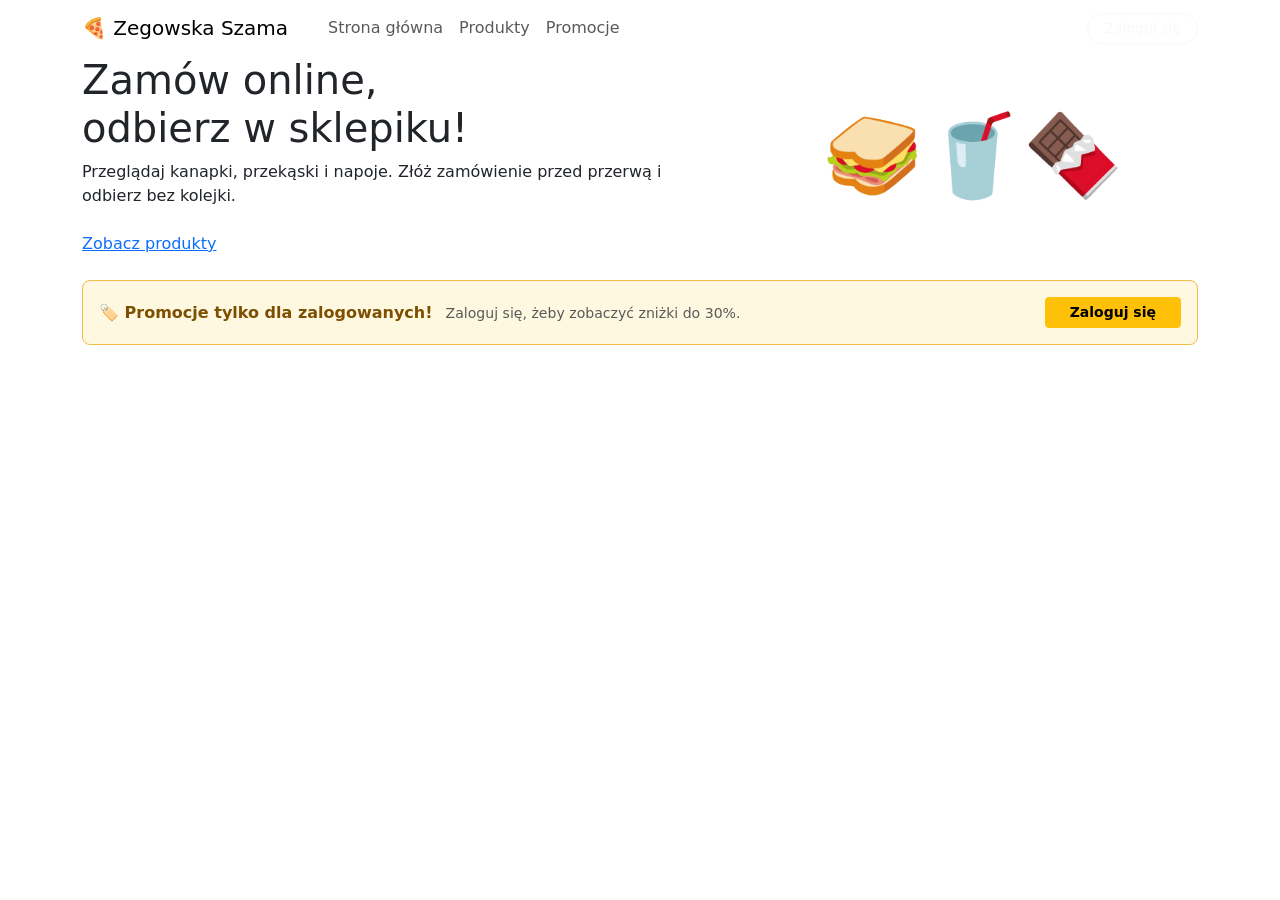
==== index.html @ bdd1525b "Dodanie banera promocji" ====
<!DOCTYPE html>
<html lang="pl">
<head>
  <meta charset="UTF-8"/>
  <meta name="viewport" content="width=device-width, initial-scale=1.0"/>
  <title>Zegowska Szama</title>
  <link href="https://cdn.jsdelivr.net/npm/bootstrap@5.3.3/dist/css/bootstrap.min.css" rel="stylesheet"/>
  <link href="https://cdn.jsdelivr.net/npm/bootstrap-icons@1.11.3/font/bootstrap-icons.min.css" rel="stylesheet"/>
  <link href="assets/css/style.css" rel="stylesheet"/>
</head>
<body>


  <nav class="navbar navbar-expand-lg">
  <div class="container">
    <a class="navbar-brand" href="#">🍕 Zegowska Szama</a>
    <button class="navbar-toggler" type="button" data-bs-toggle="collapse" data-bs-target="#nav">
      <span class="navbar-toggler-icon"></span>
    </button>
    <div class="collapse navbar-collapse" id="nav">
      <ul class="navbar-nav me-auto ms-3">
        <li class="nav-item"><a class="nav-link" href="#">Strona główna</a></li>
        <li class="nav-item"><a class="nav-link" href="#">Produkty</a></li>
        <li class="nav-item"><a class="nav-link" href="#">Promocje</a></li>
      </ul>
      <div class="d-flex gap-2 align-items-center">
        <a href="#" class="nav-link text-white-50">
          <i class="bi bi-cart3 fs-5"></i>
        </a>
        <a href="login.html" class="btn btn-sm btn-outline-light rounded-pill px-3">
          Zaloguj się
        </a>
      </div>
    </div>
  </div>
</nav>

  <section class="hero">
  <div class="container">
    <div class="row align-items-center g-4">
      <div class="col-md-7">
        <h1>Zamów online,<br/>odbierz w sklepiku!</h1>
        <p class="mt-2 mb-4">Przeglądaj kanapki, przekąski i napoje. Złóż zamówienie przed przerwą i odbierz bez kolejki.</p>
        <a href="#produkty" class="btn-accent">Zobacz produkty</a>
      </div>
      <div class="col-md-5 text-center d-none d-md-block">
        <div style="font-size: 5rem;">🥪🥤🍫</div>
      </div>
    </div>
  </div>  
</section>


  <div class="container mt-4">
  <div class="p-3 rounded-3 d-flex align-items-center justify-content-between flex-wrap gap-3"
       style="background:#fff8e1; border: 1px solid #f5bc45;">
    <div>
      <span class="fw-semibold" style="color:#7d4f00">🏷️ Promocje tylko dla zalogowanych!</span>
      <span class="ms-2 text-muted" style="font-size:.88rem">Zaloguj się, żeby zobaczyć zniżki do 30%.</span>
    </div>
    <a href="login.html" class="btn btn-sm btn-warning fw-semibold px-4">Zaloguj się</a>
  </div>
</div>


  <script src="https://cdn.jsdelivr.net/npm/bootstrap@5.3.3/dist/js/bootstrap.bundle.min.js"></script>
</body>
</html>
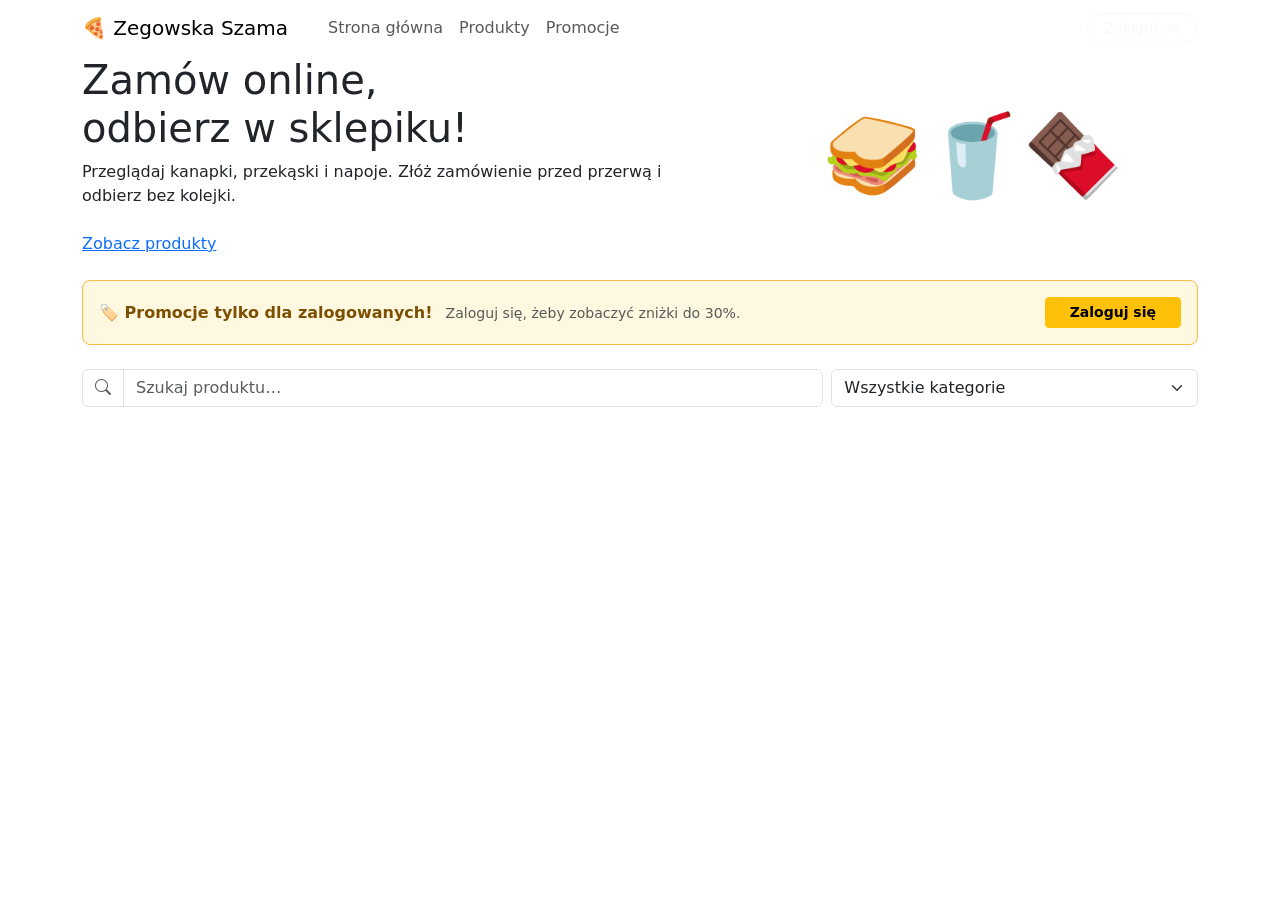
==== commit dc4e9bd2: "Dodanie wyszukiwarki i filtra kategorii" ====
--- a/index.html
+++ b/index.html
@@ -63,6 +63,29 @@
 </div>
 
 
+<div class="container mt-4" id="produkty">
+  <div class="row g-2">
+    <div class="col-12 col-md-8">
+      <div class="input-group">
+        <span class="input-group-text bg-white">
+          <i class="bi bi-search text-muted"></i>
+        </span>
+        <input type="text" class="form-control" id="search" placeholder="Szukaj produktu…"/>
+      </div>
+    </div>
+    <div class="col-12 col-md-4">
+      <select class="form-select" id="category">
+        <option value="">Wszystkie kategorie</option>
+        <option value="kanapki">Kanapki</option>
+        <option value="napoje">Napoje</option>
+        <option value="slodycze">Słodycze</option>
+        <option value="przekaski">Przekąski</option>
+      </select>
+    </div>
+  </div>
+</div>
+
+
   <script src="https://cdn.jsdelivr.net/npm/bootstrap@5.3.3/dist/js/bootstrap.bundle.min.js"></script>
 </body>
 </html>
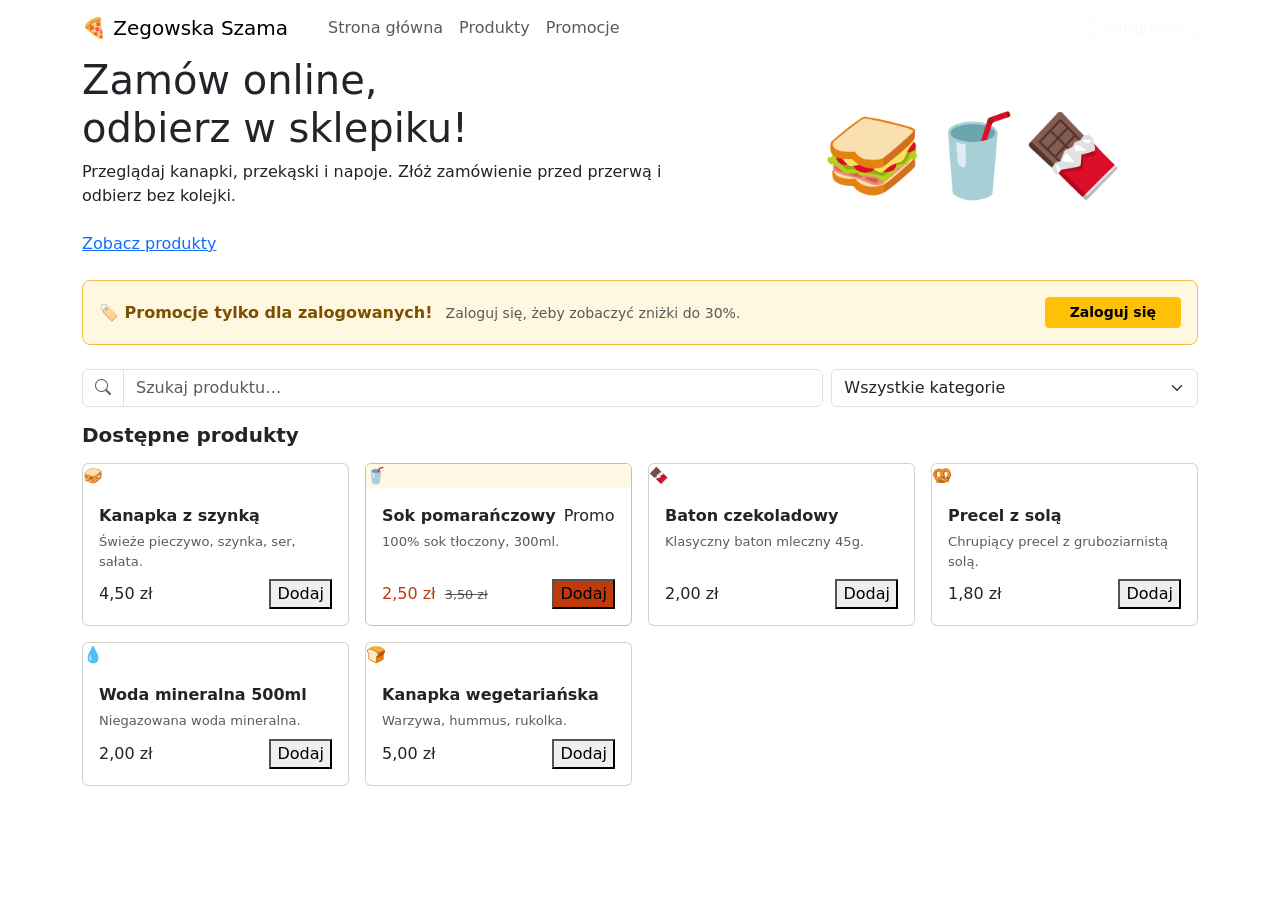
==== commit 4877e7ae: "Dodanie kart produktów" ====
--- a/index.html
+++ b/index.html
@@ -85,6 +85,103 @@
   </div>
 </div>
 
+<div class="container mt-3 mb-5">
+  <h5 class="fw-bold mb-3" style="color: var(--primary)">Dostępne produkty</h5>
+  <div class="row g-3" id="product-list">
+
+    <div class="col-6 col-md-4 col-lg-3 product-card" data-category="kanapki">
+      <div class="card h-100">
+        <div class="card-img">🥪</div>
+        <div class="card-body d-flex flex-column">
+          <div class="fw-semibold mb-1">Kanapka z szynką</div>
+          <div class="text-muted" style="font-size:.82rem; flex:1">Świeże pieczywo, szynka, ser, sałata.</div>
+          <div class="d-flex align-items-center justify-content-between mt-2">
+            <span class="price">4,50 zł</span>
+            <button class="btn-add">Dodaj</button>
+          </div>
+        </div>
+      </div>
+    </div>
+
+    <div class="col-6 col-md-4 col-lg-3 product-card" data-category="napoje">
+      <div class="card h-100" style="border-color:#f5bc45">
+        <div class="card-img" style="background:#fff8e7">🥤</div>
+        <div class="card-body d-flex flex-column">
+          <div class="d-flex align-items-center gap-2 mb-1">
+            <span class="fw-semibold">Sok pomarańczowy</span>
+            <span class="badge-promo">Promo</span>
+          </div>
+          <div class="text-muted" style="font-size:.82rem; flex:1">100% sok tłoczony, 300ml.</div>
+          <div class="d-flex align-items-center justify-content-between mt-2">
+            <div>
+              <span class="price" style="color:#c0390b">2,50 zł</span>
+              <del class="text-muted ms-1" style="font-size:.8rem">3,50 zł</del>
+            </div>
+            <button class="btn-add" style="background:#c0390b">Dodaj</button>
+          </div>
+        </div>
+      </div>
+    </div>
+
+    <div class="col-6 col-md-4 col-lg-3 product-card" data-category="slodycze">
+      <div class="card h-100">
+        <div class="card-img">🍫</div>
+        <div class="card-body d-flex flex-column">
+          <div class="fw-semibold mb-1">Baton czekoladowy</div>
+          <div class="text-muted" style="font-size:.82rem; flex:1">Klasyczny baton mleczny 45g.</div>
+          <div class="d-flex align-items-center justify-content-between mt-2">
+            <span class="price">2,00 zł</span>
+            <button class="btn-add">Dodaj</button>
+          </div>
+        </div>
+      </div>
+    </div>
+
+    <div class="col-6 col-md-4 col-lg-3 product-card" data-category="przekaski">
+      <div class="card h-100">
+        <div class="card-img">🥨</div>
+        <div class="card-body d-flex flex-column">
+          <div class="fw-semibold mb-1">Precel z solą</div>
+          <div class="text-muted" style="font-size:.82rem; flex:1">Chrupiący precel z gruboziarnistą solą.</div>
+          <div class="d-flex align-items-center justify-content-between mt-2">
+            <span class="price">1,80 zł</span>
+            <button class="btn-add">Dodaj</button>
+          </div>
+        </div>
+      </div>
+    </div>
+
+    <div class="col-6 col-md-4 col-lg-3 product-card" data-category="napoje">
+      <div class="card h-100">
+        <div class="card-img">💧</div>
+        <div class="card-body d-flex flex-column">
+          <div class="fw-semibold mb-1">Woda mineralna 500ml</div>
+          <div class="text-muted" style="font-size:.82rem; flex:1">Niegazowana woda mineralna.</div>
+          <div class="d-flex align-items-center justify-content-between mt-2">
+            <span class="price">2,00 zł</span>
+            <button class="btn-add">Dodaj</button>
+          </div>
+        </div>
+      </div>
+    </div>
+
+    <div class="col-6 col-md-4 col-lg-3 product-card" data-category="kanapki">
+      <div class="card h-100">
+        <div class="card-img">🍞</div>
+        <div class="card-body d-flex flex-column">
+          <div class="fw-semibold mb-1">Kanapka wegetariańska</div>
+          <div class="text-muted" style="font-size:.82rem; flex:1">Warzywa, hummus, rukolka.</div>
+          <div class="d-flex align-items-center justify-content-between mt-2">
+            <span class="price">5,00 zł</span>
+            <button class="btn-add">Dodaj</button>
+          </div>
+        </div>
+      </div>
+    </div>
+
+  </div>
+</div>
+
 
   <script src="https://cdn.jsdelivr.net/npm/bootstrap@5.3.3/dist/js/bootstrap.bundle.min.js"></script>
 </body>
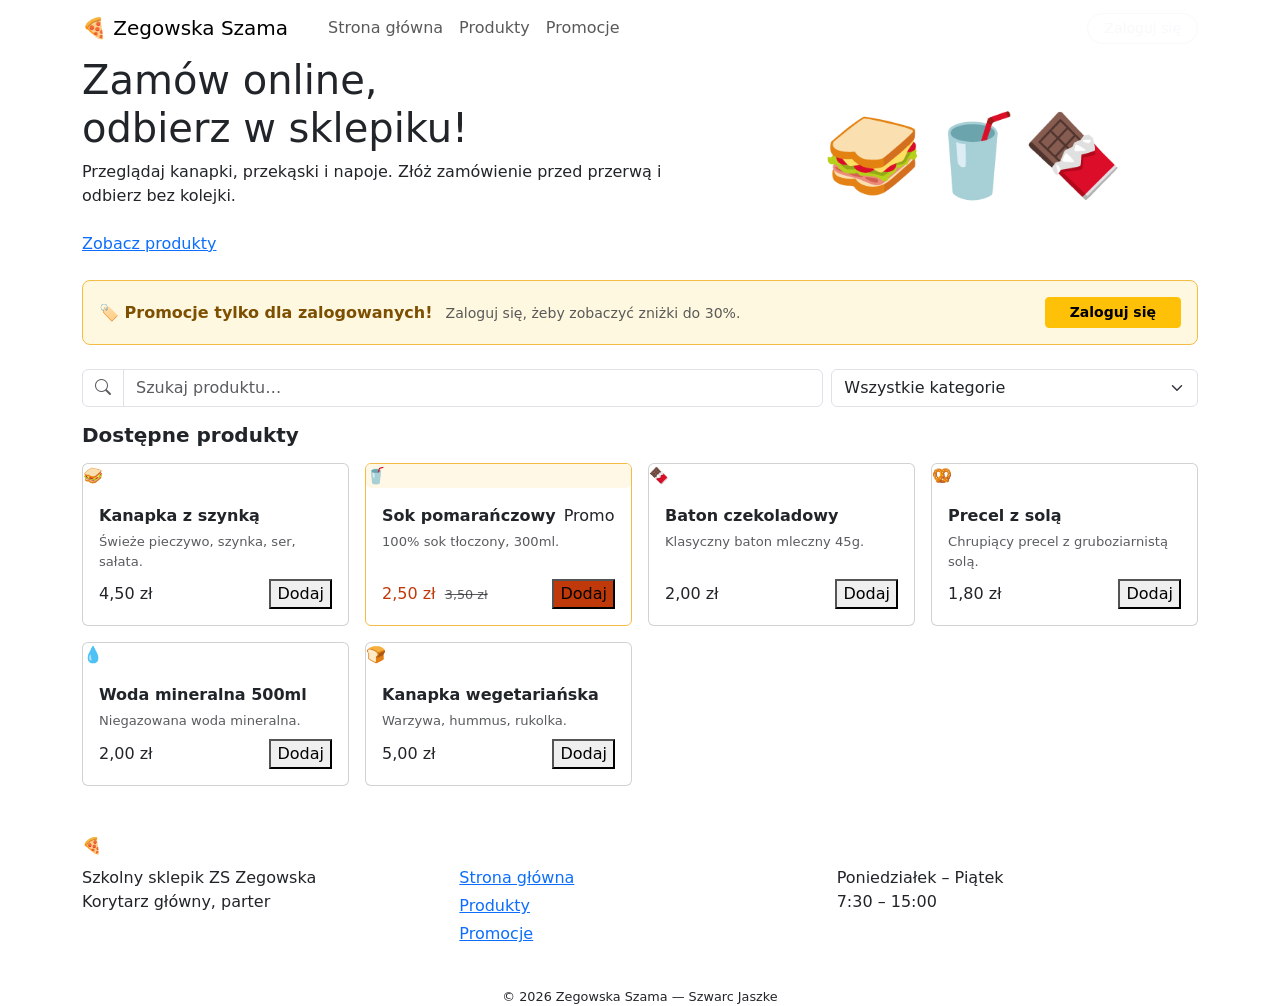
==== commit 62cfdb63: "Dodanie footera" ====
--- a/index.html
+++ b/index.html
@@ -183,6 +183,33 @@
 </div>
 
 
+  <footer>
+  <div class="container">
+    <div class="row g-3">
+      <div class="col-12 col-md-4">
+        <div class="fw-bold text-white mb-2">🍕 Zegowska Szama</div>
+        <div>Szkolny sklepik ZS Zegowska</div>
+        <div>Korytarz główny, parter</div>
+      </div>
+      <div class="col-6 col-md-4">
+        <div class="fw-semibold text-white mb-2">Linki</div>
+        <a href="#" class="d-block mb-1">Strona główna</a>
+        <a href="#" class="d-block mb-1">Produkty</a>
+        <a href="#" class="d-block">Promocje</a>
+      </div>
+      <div class="col-6 col-md-4">
+        <div class="fw-semibold text-white mb-2">Godziny otwarcia</div>
+        <div>Poniedziałek – Piątek</div>
+        <div>7:30 – 15:00</div>
+      </div>
+    </div>
+    <hr style="border-color:rgba(255,255,255,.15); margin-top:1.5rem"/>
+    <div class="text-center" style="font-size:.8rem">
+      © 2026 Zegowska Szama — Szwarc Jaszke
+    </div>
+  </div>
+</footer>
+
   <script src="https://cdn.jsdelivr.net/npm/bootstrap@5.3.3/dist/js/bootstrap.bundle.min.js"></script>
 </body>
 </html>
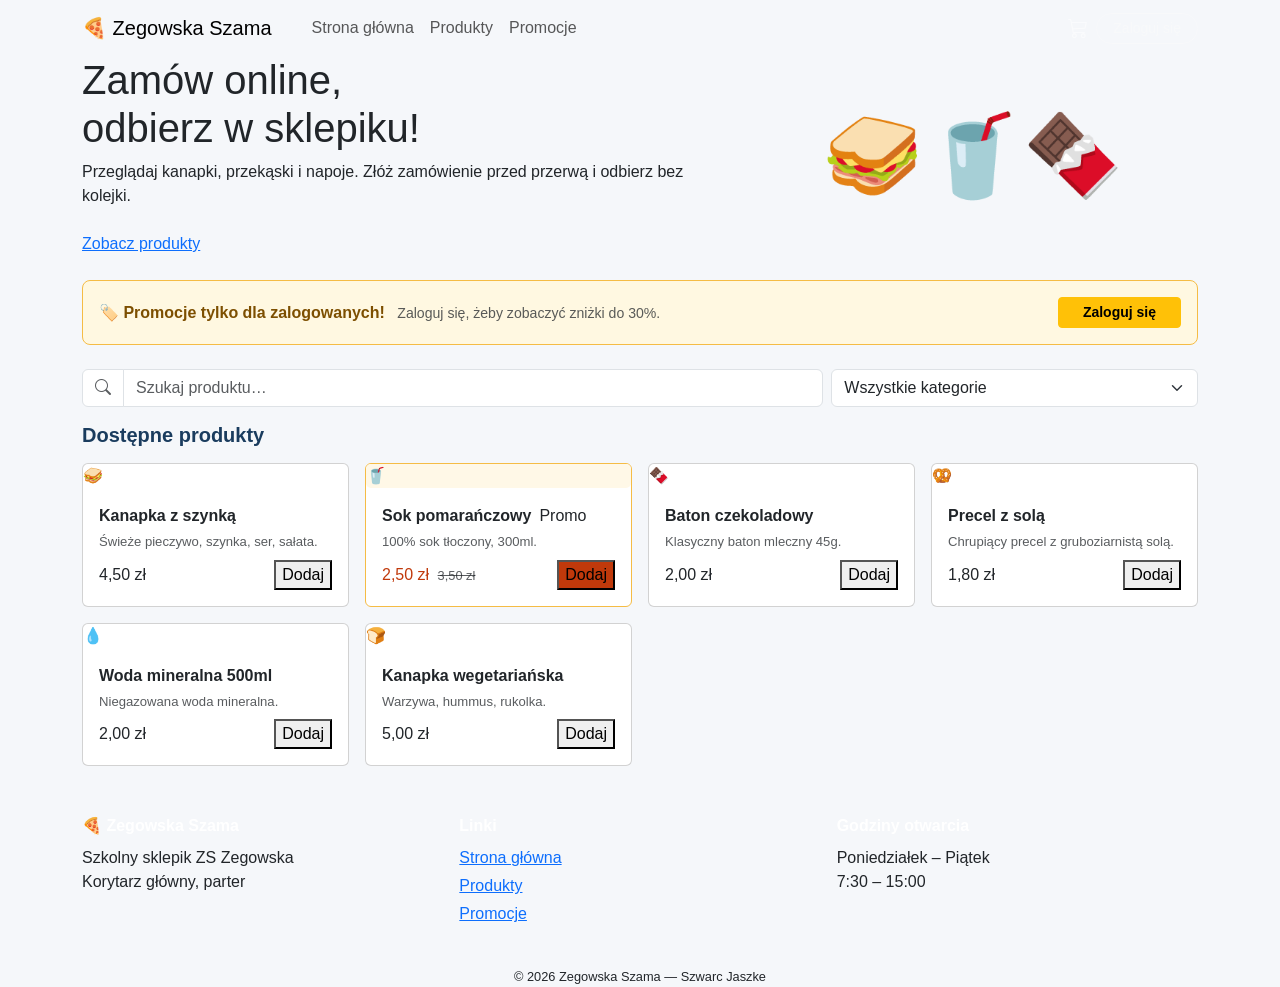
==== commit 82012d50: "Zmiana sciezki pliku style.css" ====
--- a/index.html
+++ b/index.html
@@ -6,7 +6,7 @@
   <title>Zegowska Szama</title>
   <link href="https://cdn.jsdelivr.net/npm/bootstrap@5.3.3/dist/css/bootstrap.min.css" rel="stylesheet"/>
   <link href="https://cdn.jsdelivr.net/npm/bootstrap-icons@1.11.3/font/bootstrap-icons.min.css" rel="stylesheet"/>
-  <link href="assets/css/style.css" rel="stylesheet"/>
+  <link href="style.css" rel="stylesheet"/>
 </head>
 <body>
 
--- a/style.css
+++ b/style.css
@@ -0,0 +1,9 @@
+:root {
+  --primary: #1a3c5e;
+  --accent:  #e8a020;
+}
+
+body {
+  background: #f5f7fa;
+  font-family: 'Segoe UI', sans-serif;
+}
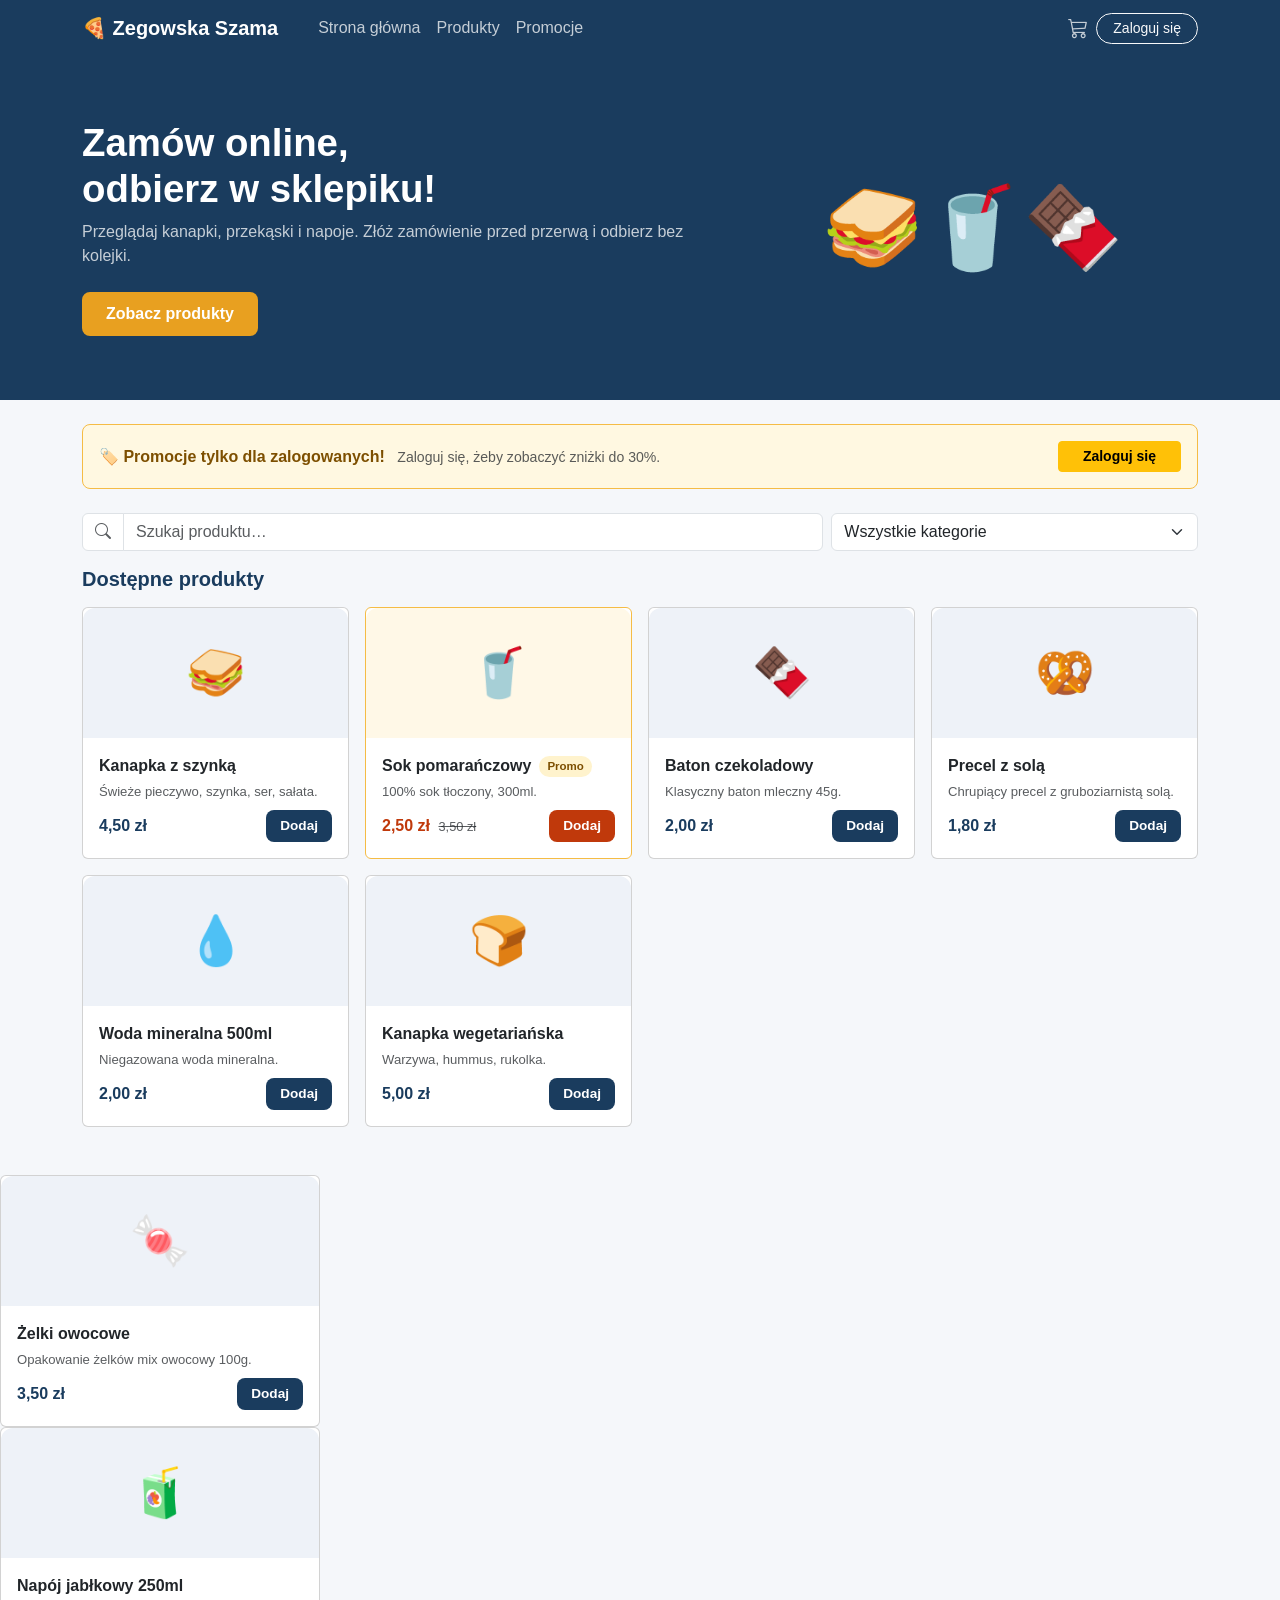
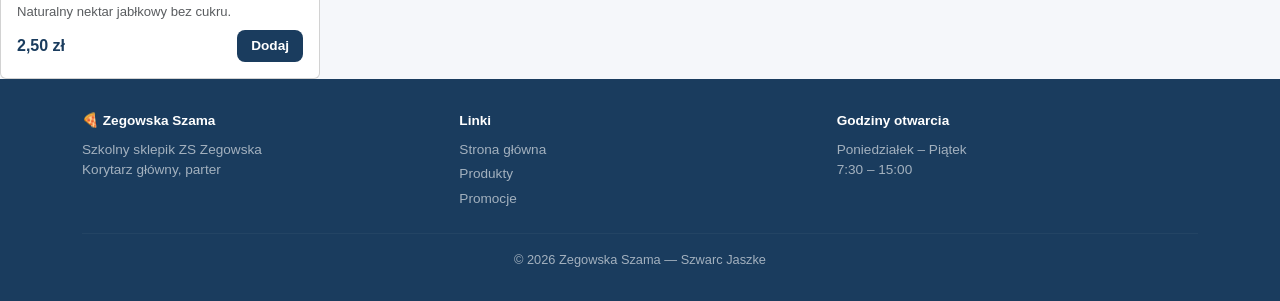
==== commit 760be17e: "Dodanie 2 nowych produktow na stronie glownej" ====
--- a/index.html
+++ b/index.html
@@ -182,6 +182,33 @@
   </div>
 </div>
 
+<div class="col-6 col-md-4 col-lg-3 product-card" data-category="slodycze">
+  <div class="card h-100">
+    <div class="card-img">🍬</div>
+    <div class="card-body d-flex flex-column">
+      <div class="fw-semibold mb-1">Żelki owocowe</div>
+      <div class="text-muted" style="font-size:.82rem; flex:1">Opakowanie żelków mix owocowy 100g.</div>
+      <div class="d-flex align-items-center justify-content-between mt-2">
+        <span class="price">3,50 zł</span>
+        <button class="btn-add">Dodaj</button>
+      </div>
+    </div>
+  </div>
+</div>
+
+<div class="col-6 col-md-4 col-lg-3 product-card" data-category="napoje">
+  <div class="card h-100">
+    <div class="card-img">🧃</div>
+    <div class="card-body d-flex flex-column">
+      <div class="fw-semibold mb-1">Napój jabłkowy 250ml</div>
+      <div class="text-muted" style="font-size:.82rem; flex:1">Naturalny nektar jabłkowy bez cukru.</div>
+      <div class="d-flex align-items-center justify-content-between mt-2">
+        <span class="price">2,50 zł</span>
+        <button class="btn-add">Dodaj</button>
+      </div>
+    </div>
+  </div>
+</div>
 
   <footer>
   <div class="container">
--- a/style.css
+++ b/style.css
@@ -6,4 +6,114 @@
 body {
   background: #f5f7fa;
   font-family: 'Segoe UI', sans-serif;
+}
+
+.navbar {
+  background: var(--primary);
+}
+
+.navbar-brand {
+  color: #fff !important;
+  font-weight: 700;
+}
+
+.nav-link {
+  color: rgba(255,255,255,.75) !important;
+}
+
+.nav-link:hover {
+  color: #fff !important;
+}
+
+.navbar-toggler {
+  border-color: rgba(255,255,255,.3);
+}
+
+.navbar-toggler-icon {
+  filter: invert(1);
+}
+
+.hero {
+  background: var(--primary);
+  color: #fff;
+  padding: 4rem 0;
+}
+
+.hero h1 {
+  font-size: clamp(1.6rem, 4vw, 2.4rem);
+  font-weight: 800;
+}
+
+.hero p {
+  color: rgba(255,255,255,.75);
+}
+
+.btn-accent {
+  background: var(--accent);
+  color: #fff;
+  border: none;
+  border-radius: 8px;
+  padding: 10px 24px;
+  font-weight: 600;
+  text-decoration: none;
+  display: inline-block;
+}
+
+.btn-accent:hover {
+  filter: brightness(1.1);
+  color: #fff;
+}
+.card-img {
+  height: 130px;
+  background: #eef2f8;
+  display: flex;
+  align-items: center;
+  justify-content: center;
+  font-size: 3rem;
+  border-radius: 12px 12px 0 0;
+}
+
+.price {
+  font-weight: 700;
+  color: var(--primary);
+}
+
+.badge-promo {
+  background: #fff3cd;
+  color: #7d4f00;
+  font-size: .72rem;
+  font-weight: 600;
+  padding: 2px 8px;
+  border-radius: 20px;
+}
+
+.btn-add {
+  background: var(--primary);
+  color: #fff;
+  border: none;
+  border-radius: 8px;
+  padding: 6px 14px;
+  font-size: .85rem;
+  font-weight: 600;
+  cursor: pointer;
+}
+
+.btn-add:hover {
+  filter: brightness(1.12);
+}
+
+footer {
+  background: var(--primary);
+  color: rgba(255,255,255,.6);
+  padding: 2rem 0;
+  font-size: .85rem;
+}
+
+footer a {
+  color: rgba(255,255,255,.6);
+  text-decoration: none;
+}
+
+footer a:hover {
+  color: var(--accent);
 }
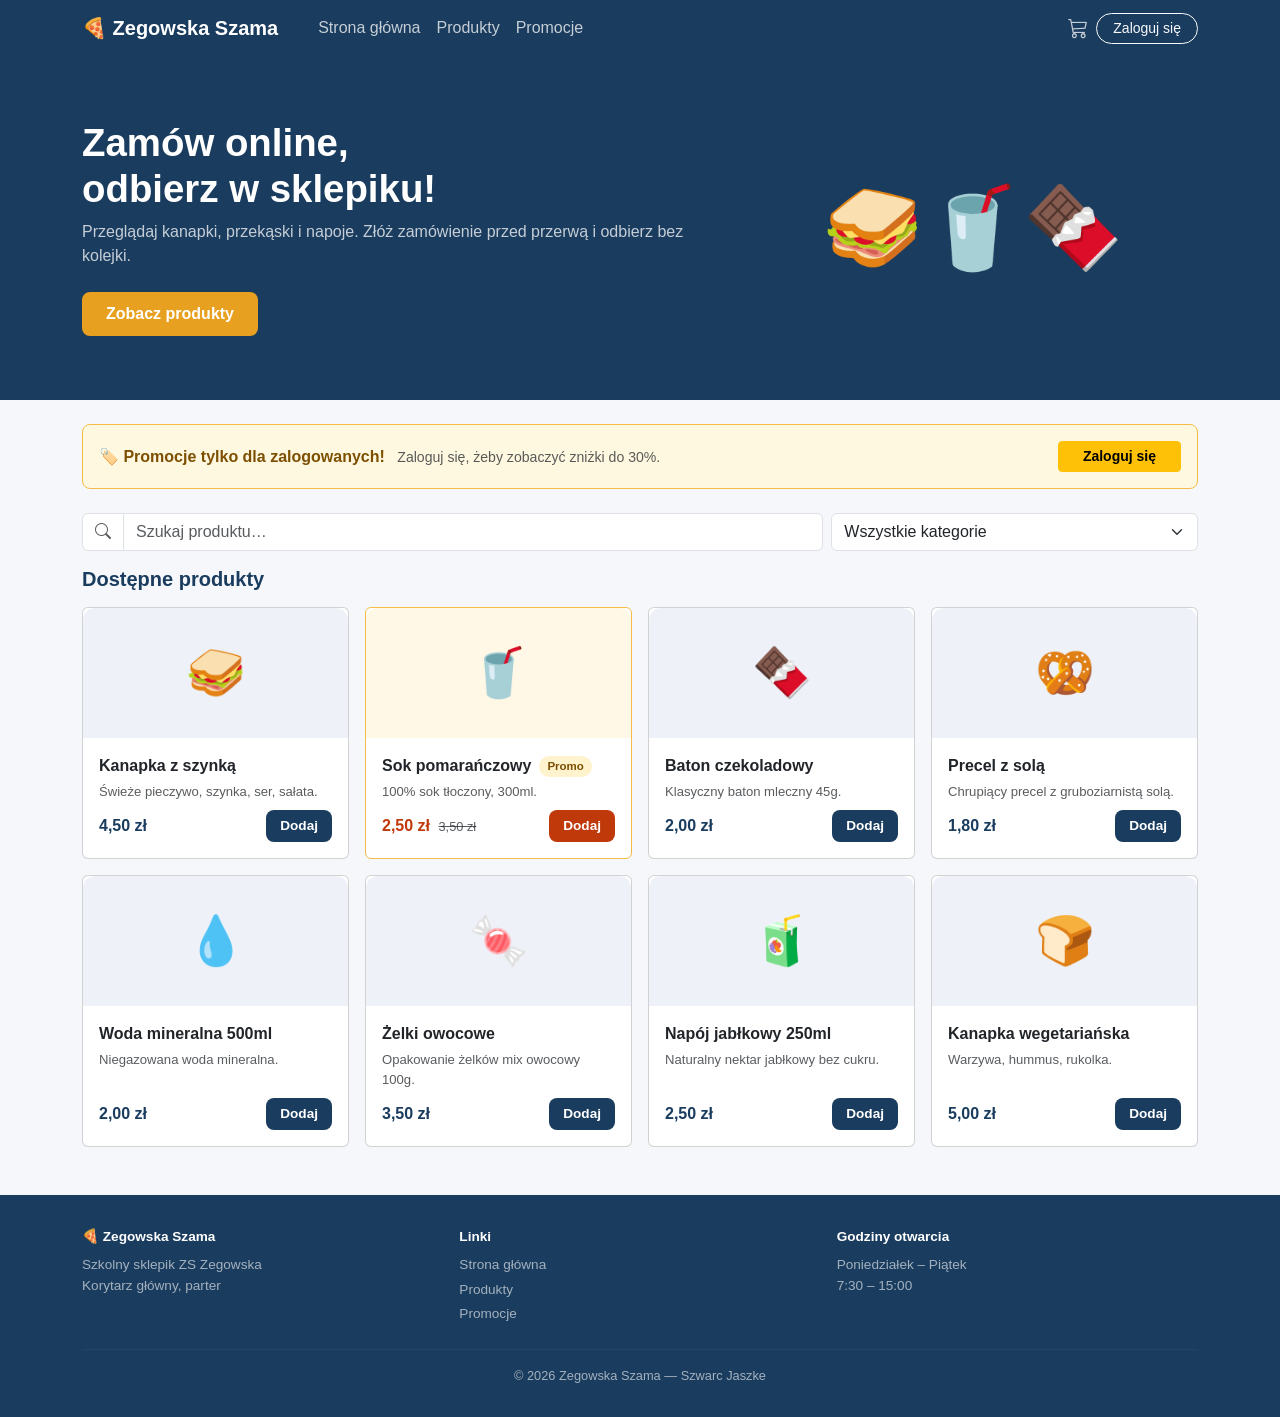
==== commit 5b6d9a33: "Naprawa ustawienia produktow" ====
--- a/index.html
+++ b/index.html
@@ -165,24 +165,7 @@
       </div>
     </div>
 
-    <div class="col-6 col-md-4 col-lg-3 product-card" data-category="kanapki">
-      <div class="card h-100">
-        <div class="card-img">🍞</div>
-        <div class="card-body d-flex flex-column">
-          <div class="fw-semibold mb-1">Kanapka wegetariańska</div>
-          <div class="text-muted" style="font-size:.82rem; flex:1">Warzywa, hummus, rukolka.</div>
-          <div class="d-flex align-items-center justify-content-between mt-2">
-            <span class="price">5,00 zł</span>
-            <button class="btn-add">Dodaj</button>
-          </div>
-        </div>
-      </div>
-    </div>
-
-  </div>
-</div>
-
-<div class="col-6 col-md-4 col-lg-3 product-card" data-category="slodycze">
+    <div class="col-6 col-md-4 col-lg-3 product-card" data-category="slodycze">
   <div class="card h-100">
     <div class="card-img">🍬</div>
     <div class="card-body d-flex flex-column">
@@ -210,6 +193,25 @@
   </div>
 </div>
 
+
+    <div class="col-6 col-md-4 col-lg-3 product-card" data-category="kanapki">
+      <div class="card h-100">
+        <div class="card-img">🍞</div>
+        <div class="card-body d-flex flex-column">
+          <div class="fw-semibold mb-1">Kanapka wegetariańska</div>
+          <div class="text-muted" style="font-size:.82rem; flex:1">Warzywa, hummus, rukolka.</div>
+          <div class="d-flex align-items-center justify-content-between mt-2">
+            <span class="price">5,00 zł</span>
+            <button class="btn-add">Dodaj</button>
+          </div>
+        </div>
+      </div>
+    </div>
+
+  </div>
+</div>
+
+
   <footer>
   <div class="container">
     <div class="row g-3">
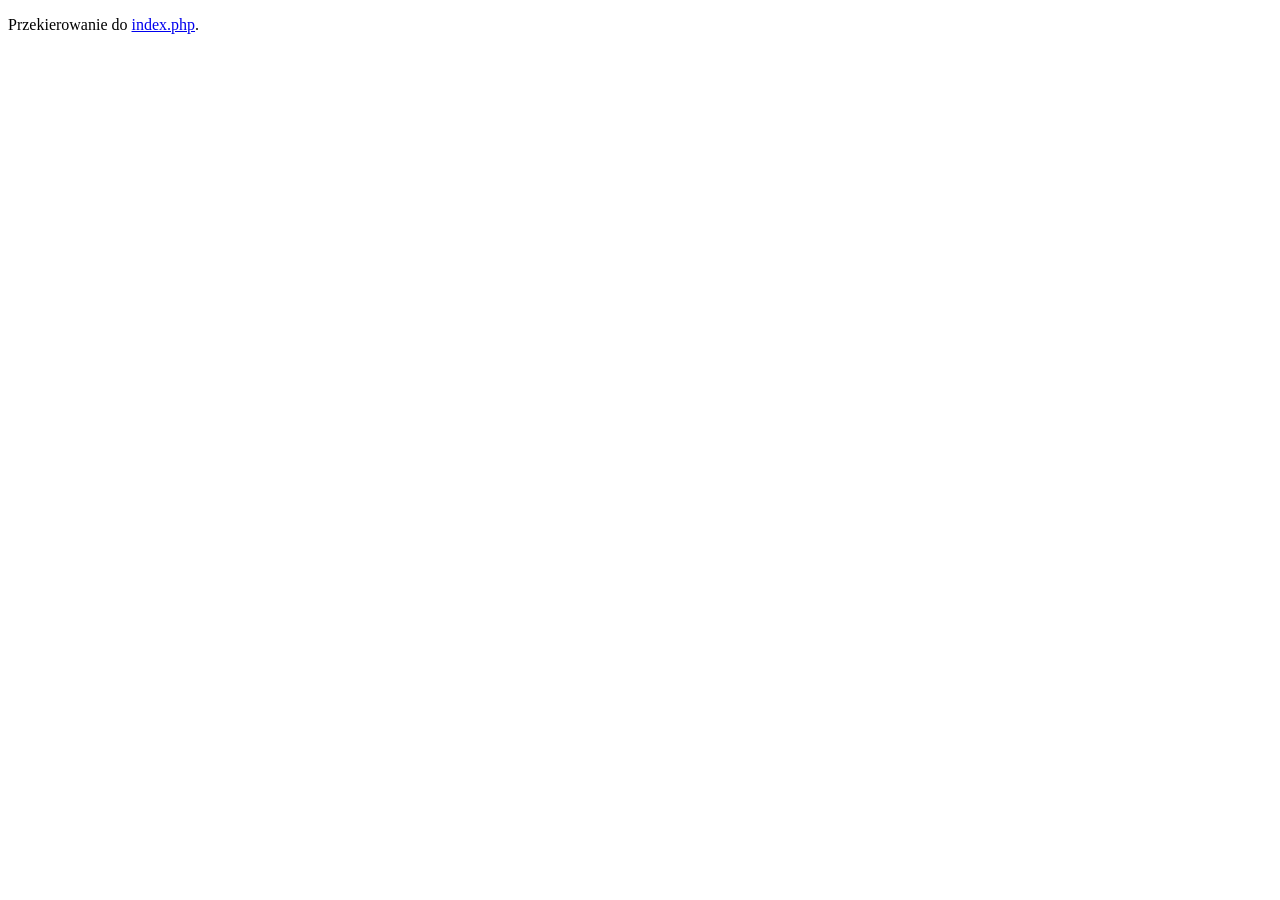
==== commit b6bfa5a7: "Dodano panel admina i obsługę produktów z bazy danych" ====
--- a/index.html
+++ b/index.html
@@ -2,243 +2,10 @@
 <html lang="pl">
 <head>
   <meta charset="UTF-8"/>
-  <meta name="viewport" content="width=device-width, initial-scale=1.0"/>
+  <meta http-equiv="refresh" content="0; url=index.php"/>
   <title>Zegowska Szama</title>
-  <link href="https://cdn.jsdelivr.net/npm/bootstrap@5.3.3/dist/css/bootstrap.min.css" rel="stylesheet"/>
-  <link href="https://cdn.jsdelivr.net/npm/bootstrap-icons@1.11.3/font/bootstrap-icons.min.css" rel="stylesheet"/>
-  <link href="style.css" rel="stylesheet"/>
 </head>
 <body>
-
-
-  <nav class="navbar navbar-expand-lg">
-  <div class="container">
-    <a class="navbar-brand" href="#">🍕 Zegowska Szama</a>
-    <button class="navbar-toggler" type="button" data-bs-toggle="collapse" data-bs-target="#nav">
-      <span class="navbar-toggler-icon"></span>
-    </button>
-    <div class="collapse navbar-collapse" id="nav">
-      <ul class="navbar-nav me-auto ms-3">
-        <li class="nav-item"><a class="nav-link" href="#">Strona główna</a></li>
-        <li class="nav-item"><a class="nav-link" href="#">Produkty</a></li>
-        <li class="nav-item"><a class="nav-link" href="#">Promocje</a></li>
-      </ul>
-      <div class="d-flex gap-2 align-items-center">
-        <a href="#" class="nav-link text-white-50">
-          <i class="bi bi-cart3 fs-5"></i>
-        </a>
-        <a href="login.html" class="btn btn-sm btn-outline-light rounded-pill px-3">
-          Zaloguj się
-        </a>
-      </div>
-    </div>
-  </div>
-</nav>
-
-  <section class="hero">
-  <div class="container">
-    <div class="row align-items-center g-4">
-      <div class="col-md-7">
-        <h1>Zamów online,<br/>odbierz w sklepiku!</h1>
-        <p class="mt-2 mb-4">Przeglądaj kanapki, przekąski i napoje. Złóż zamówienie przed przerwą i odbierz bez kolejki.</p>
-        <a href="#produkty" class="btn-accent">Zobacz produkty</a>
-      </div>
-      <div class="col-md-5 text-center d-none d-md-block">
-        <div style="font-size: 5rem;">🥪🥤🍫</div>
-      </div>
-    </div>
-  </div>  
-</section>
-
-
-  <div class="container mt-4">
-  <div class="p-3 rounded-3 d-flex align-items-center justify-content-between flex-wrap gap-3"
-       style="background:#fff8e1; border: 1px solid #f5bc45;">
-    <div>
-      <span class="fw-semibold" style="color:#7d4f00">🏷️ Promocje tylko dla zalogowanych!</span>
-      <span class="ms-2 text-muted" style="font-size:.88rem">Zaloguj się, żeby zobaczyć zniżki do 30%.</span>
-    </div>
-    <a href="login.html" class="btn btn-sm btn-warning fw-semibold px-4">Zaloguj się</a>
-  </div>
-</div>
-
-
-<div class="container mt-4" id="produkty">
-  <div class="row g-2">
-    <div class="col-12 col-md-8">
-      <div class="input-group">
-        <span class="input-group-text bg-white">
-          <i class="bi bi-search text-muted"></i>
-        </span>
-        <input type="text" class="form-control" id="search" placeholder="Szukaj produktu…"/>
-      </div>
-    </div>
-    <div class="col-12 col-md-4">
-      <select class="form-select" id="category">
-        <option value="">Wszystkie kategorie</option>
-        <option value="kanapki">Kanapki</option>
-        <option value="napoje">Napoje</option>
-        <option value="slodycze">Słodycze</option>
-        <option value="przekaski">Przekąski</option>
-      </select>
-    </div>
-  </div>
-</div>
-
-<div class="container mt-3 mb-5">
-  <h5 class="fw-bold mb-3" style="color: var(--primary)">Dostępne produkty</h5>
-  <div class="row g-3" id="product-list">
-
-    <div class="col-6 col-md-4 col-lg-3 product-card" data-category="kanapki">
-      <div class="card h-100">
-        <div class="card-img">🥪</div>
-        <div class="card-body d-flex flex-column">
-          <div class="fw-semibold mb-1">Kanapka z szynką</div>
-          <div class="text-muted" style="font-size:.82rem; flex:1">Świeże pieczywo, szynka, ser, sałata.</div>
-          <div class="d-flex align-items-center justify-content-between mt-2">
-            <span class="price">4,50 zł</span>
-            <button class="btn-add">Dodaj</button>
-          </div>
-        </div>
-      </div>
-    </div>
-
-    <div class="col-6 col-md-4 col-lg-3 product-card" data-category="napoje">
-      <div class="card h-100" style="border-color:#f5bc45">
-        <div class="card-img" style="background:#fff8e7">🥤</div>
-        <div class="card-body d-flex flex-column">
-          <div class="d-flex align-items-center gap-2 mb-1">
-            <span class="fw-semibold">Sok pomarańczowy</span>
-            <span class="badge-promo">Promo</span>
-          </div>
-          <div class="text-muted" style="font-size:.82rem; flex:1">100% sok tłoczony, 300ml.</div>
-          <div class="d-flex align-items-center justify-content-between mt-2">
-            <div>
-              <span class="price" style="color:#c0390b">2,50 zł</span>
-              <del class="text-muted ms-1" style="font-size:.8rem">3,50 zł</del>
-            </div>
-            <button class="btn-add" style="background:#c0390b">Dodaj</button>
-          </div>
-        </div>
-      </div>
-    </div>
-
-    <div class="col-6 col-md-4 col-lg-3 product-card" data-category="slodycze">
-      <div class="card h-100">
-        <div class="card-img">🍫</div>
-        <div class="card-body d-flex flex-column">
-          <div class="fw-semibold mb-1">Baton czekoladowy</div>
-          <div class="text-muted" style="font-size:.82rem; flex:1">Klasyczny baton mleczny 45g.</div>
-          <div class="d-flex align-items-center justify-content-between mt-2">
-            <span class="price">2,00 zł</span>
-            <button class="btn-add">Dodaj</button>
-          </div>
-        </div>
-      </div>
-    </div>
-
-    <div class="col-6 col-md-4 col-lg-3 product-card" data-category="przekaski">
-      <div class="card h-100">
-        <div class="card-img">🥨</div>
-        <div class="card-body d-flex flex-column">
-          <div class="fw-semibold mb-1">Precel z solą</div>
-          <div class="text-muted" style="font-size:.82rem; flex:1">Chrupiący precel z gruboziarnistą solą.</div>
-          <div class="d-flex align-items-center justify-content-between mt-2">
-            <span class="price">1,80 zł</span>
-            <button class="btn-add">Dodaj</button>
-          </div>
-        </div>
-      </div>
-    </div>
-
-    <div class="col-6 col-md-4 col-lg-3 product-card" data-category="napoje">
-      <div class="card h-100">
-        <div class="card-img">💧</div>
-        <div class="card-body d-flex flex-column">
-          <div class="fw-semibold mb-1">Woda mineralna 500ml</div>
-          <div class="text-muted" style="font-size:.82rem; flex:1">Niegazowana woda mineralna.</div>
-          <div class="d-flex align-items-center justify-content-between mt-2">
-            <span class="price">2,00 zł</span>
-            <button class="btn-add">Dodaj</button>
-          </div>
-        </div>
-      </div>
-    </div>
-
-    <div class="col-6 col-md-4 col-lg-3 product-card" data-category="slodycze">
-  <div class="card h-100">
-    <div class="card-img">🍬</div>
-    <div class="card-body d-flex flex-column">
-      <div class="fw-semibold mb-1">Żelki owocowe</div>
-      <div class="text-muted" style="font-size:.82rem; flex:1">Opakowanie żelków mix owocowy 100g.</div>
-      <div class="d-flex align-items-center justify-content-between mt-2">
-        <span class="price">3,50 zł</span>
-        <button class="btn-add">Dodaj</button>
-      </div>
-    </div>
-  </div>
-</div>
-
-<div class="col-6 col-md-4 col-lg-3 product-card" data-category="napoje">
-  <div class="card h-100">
-    <div class="card-img">🧃</div>
-    <div class="card-body d-flex flex-column">
-      <div class="fw-semibold mb-1">Napój jabłkowy 250ml</div>
-      <div class="text-muted" style="font-size:.82rem; flex:1">Naturalny nektar jabłkowy bez cukru.</div>
-      <div class="d-flex align-items-center justify-content-between mt-2">
-        <span class="price">2,50 zł</span>
-        <button class="btn-add">Dodaj</button>
-      </div>
-    </div>
-  </div>
-</div>
-
-
-    <div class="col-6 col-md-4 col-lg-3 product-card" data-category="kanapki">
-      <div class="card h-100">
-        <div class="card-img">🍞</div>
-        <div class="card-body d-flex flex-column">
-          <div class="fw-semibold mb-1">Kanapka wegetariańska</div>
-          <div class="text-muted" style="font-size:.82rem; flex:1">Warzywa, hummus, rukolka.</div>
-          <div class="d-flex align-items-center justify-content-between mt-2">
-            <span class="price">5,00 zł</span>
-            <button class="btn-add">Dodaj</button>
-          </div>
-        </div>
-      </div>
-    </div>
-
-  </div>
-</div>
-
-
-  <footer>
-  <div class="container">
-    <div class="row g-3">
-      <div class="col-12 col-md-4">
-        <div class="fw-bold text-white mb-2">🍕 Zegowska Szama</div>
-        <div>Szkolny sklepik ZS Zegowska</div>
-        <div>Korytarz główny, parter</div>
-      </div>
-      <div class="col-6 col-md-4">
-        <div class="fw-semibold text-white mb-2">Linki</div>
-        <a href="#" class="d-block mb-1">Strona główna</a>
-        <a href="#" class="d-block mb-1">Produkty</a>
-        <a href="#" class="d-block">Promocje</a>
-      </div>
-      <div class="col-6 col-md-4">
-        <div class="fw-semibold text-white mb-2">Godziny otwarcia</div>
-        <div>Poniedziałek – Piątek</div>
-        <div>7:30 – 15:00</div>
-      </div>
-    </div>
-    <hr style="border-color:rgba(255,255,255,.15); margin-top:1.5rem"/>
-    <div class="text-center" style="font-size:.8rem">
-      © 2026 Zegowska Szama — Szwarc Jaszke
-    </div>
-  </div>
-</footer>
-
-  <script src="https://cdn.jsdelivr.net/npm/bootstrap@5.3.3/dist/js/bootstrap.bundle.min.js"></script>
+  <p>Przekierowanie do <a href="index.php">index.php</a>.</p>
 </body>
-</html>+</html>
